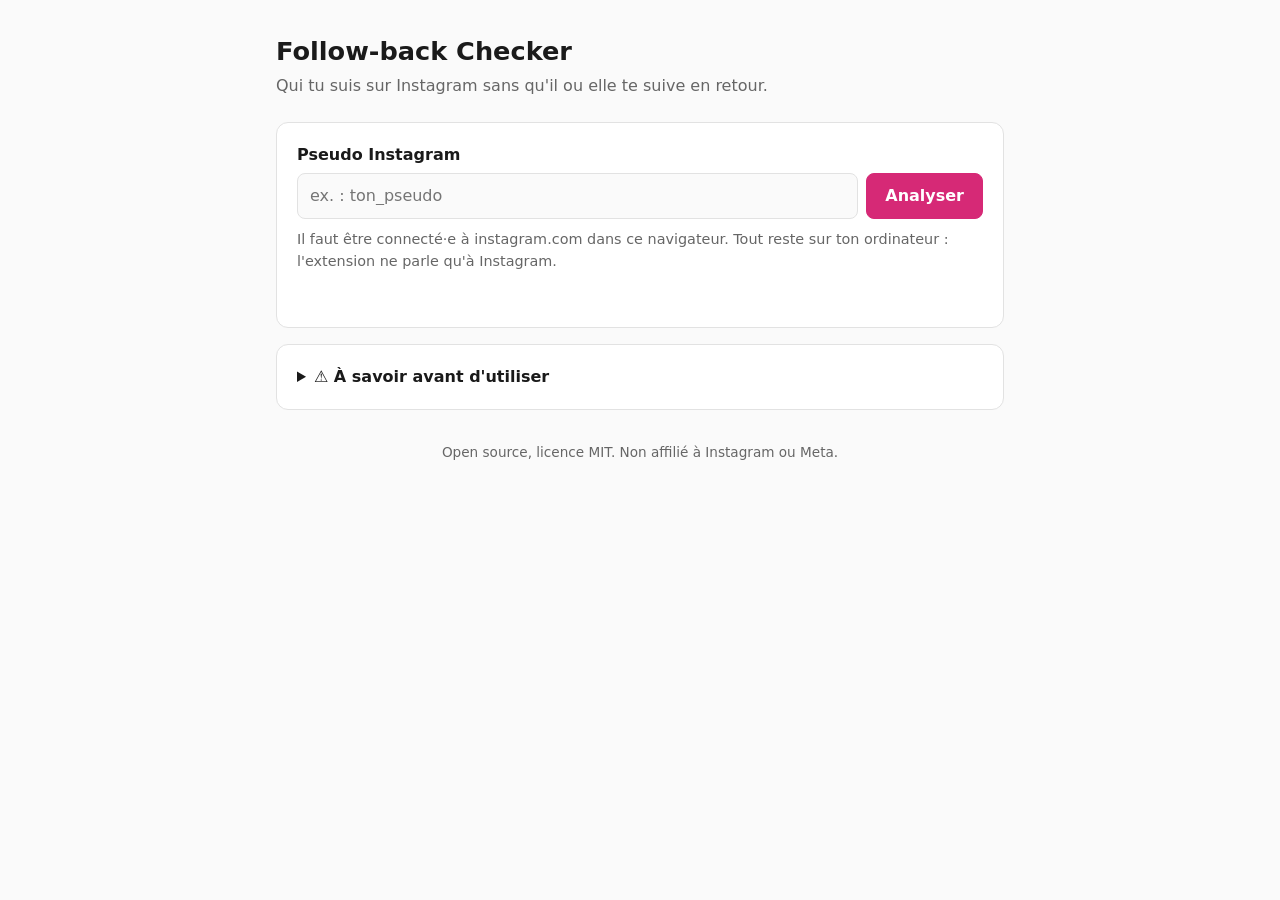
==== extension/app.html @ c6996ef7 "Ajout de l'extension navigateur (analyse par pseudo) Extension Chrome/Edge (Manifest V3) : on tape u" ====
<!doctype html>
<html lang="fr">
<head>
<meta charset="utf-8">
<meta name="viewport" content="width=device-width, initial-scale=1">
<title>Follow-back Checker</title>
<link rel="stylesheet" href="app.css">
</head>
<body>
<main>
  <h1>Follow-back Checker</h1>
  <p class="sub">Qui tu suis sur Instagram sans qu'il ou elle te suive en retour.</p>

  <form class="card" id="form" autocomplete="off">
    <label for="username">Pseudo Instagram</label>
    <div class="row">
      <input id="username" name="username" type="text" placeholder="ex. : ton_pseudo" spellcheck="false" autocapitalize="off" required>
      <button id="go" type="submit">Analyser</button>
      <button id="stop" type="button" class="secondary" hidden>Arrêter</button>
    </div>
    <p class="hint">Il faut être connecté·e à instagram.com dans ce navigateur. Tout reste sur ton ordinateur : l'extension ne parle qu'à Instagram.</p>
    <div id="progress" hidden>
      <div class="bar"><div id="barFill"></div></div>
      <p id="progressText"></p>
    </div>
    <p id="status" role="status"></p>
  </form>

  <div class="card" id="results" hidden>
    <h2 id="resultsTitle"></h2>
    <div class="stats">
      <div class="stat"><b id="nFollowing">0</b><span>Abonnements</span></div>
      <div class="stat"><b id="nFollowers">0</b><span>Abonnés</span></div>
      <div class="stat"><b id="nNotBack">0</b><span>Ne suivent pas en retour</span></div>
    </div>
    <div class="tabs" role="tablist">
      <button type="button" role="tab" data-view="notBack" aria-selected="true">Ne suivent pas en retour</button>
      <button type="button" role="tab" data-view="fans" aria-selected="false">Pas suivis en retour</button>
      <button type="button" role="tab" data-view="mutual" aria-selected="false">Mutuels</button>
    </div>
    <div class="toolbar">
      <input id="search" type="search" placeholder="Filtrer par nom…" aria-label="Filtrer la liste">
      <label class="check"><input id="hideVerified" type="checkbox"> Masquer les comptes certifiés</label>
      <div class="actions">
        <button id="copy" type="button" class="secondary">Copier</button>
        <button id="csv" type="button" class="secondary">Exporter CSV</button>
      </div>
    </div>
    <ul id="list"></ul>
  </div>

  <details class="card">
    <summary>⚠️ À savoir avant d'utiliser</summary>
    <ul>
      <li>L'extension utilise l'API interne du site Instagram, comme le ferait ton navigateur en faisant défiler la liste. Ce n'est pas autorisé par les conditions d'utilisation d'Instagram.</li>
      <li>Pour limiter les risques, elle fait une pause d'environ 1 à 2 secondes entre chaque page de 50 comptes. Évite de l'utiliser plusieurs fois d'affilée : Instagram peut temporairement limiter ton compte.</li>
      <li>Pour une méthode sans aucun risque, utilise la page « export officiel » fournie dans le même projet.</li>
    </ul>
  </details>

  <footer>Open source, licence MIT. Non affilié à Instagram ou Meta.</footer>
</main>
<script src="lib.js"></script>
<script src="app.js"></script>
</body>
</html>
---- extension/app.css ----
:root {
  --bg: #fafafa; --card: #ffffff; --text: #1a1a1a; --muted: #666;
  --border: #e2e2e2; --accent: #d62976; --accent-soft: #fde7f0; --ok: #1a7f37; --err: #b42318;
}
@media (prefers-color-scheme: dark) {
  :root {
    --bg: #121212; --card: #1e1e1e; --text: #ececec; --muted: #a0a0a0;
    --border: #333; --accent: #f06aa5; --accent-soft: #3a1f2c; --ok: #4ac26b; --err: #ff8a80;
  }
}
* { box-sizing: border-box; }
body { margin: 0; background: var(--bg); color: var(--text);
       font: 16px/1.5 system-ui, -apple-system, "Segoe UI", Roboto, sans-serif; }
main { max-width: 760px; margin: 0 auto; padding: 32px 16px 64px; }
h1 { font-size: 1.6rem; margin: 0 0 4px; }
h2 { font-size: 1.15rem; margin: 0 0 12px; }
.sub { color: var(--muted); margin: 0 0 24px; }
.card { display: block; background: var(--card); border: 1px solid var(--border); border-radius: 12px; padding: 20px; margin-bottom: 16px; }
label { font-weight: 600; display: block; margin-bottom: 6px; }
.row { display: flex; gap: 8px; flex-wrap: wrap; }
.row input { flex: 1 1 220px; }
input[type="text"], input[type="search"] { font: inherit; padding: 10px 12px; border: 1px solid var(--border); border-radius: 8px; background: var(--bg); color: var(--text); }
input:focus-visible, button:focus-visible { outline: 2px solid var(--accent); outline-offset: 2px; }
button { font: inherit; border: 1px solid var(--accent); background: var(--accent); color: #fff; border-radius: 8px; padding: 10px 18px; cursor: pointer; font-weight: 600; }
button:disabled { opacity: .5; cursor: default; }
button.secondary { background: var(--card); color: var(--text); border-color: var(--border); font-weight: 400; padding: 6px 14px; border-radius: 999px; }
.hint { font-size: .9rem; color: var(--muted); margin: 10px 0 0; }
.bar { height: 8px; background: var(--accent-soft); border-radius: 999px; overflow: hidden; margin-top: 16px; }
#barFill { height: 100%; width: 0; background: var(--accent); transition: width .3s; }
#progressText { margin: 6px 0 0; font-size: .9rem; color: var(--muted); }
#status { margin: 10px 0 0; min-height: 1.5em; }
#status.err { color: var(--err); } #status.ok { color: var(--ok); }
.stats { display: grid; grid-template-columns: repeat(3, 1fr); gap: 8px; margin-bottom: 16px; }
.stat { text-align: center; padding: 12px 4px; border: 1px solid var(--border); border-radius: 10px; }
.stat b { display: block; font-size: 1.5rem; }
.stat span { font-size: .8rem; color: var(--muted); }
.tabs { display: flex; gap: 8px; flex-wrap: wrap; margin-bottom: 12px; }
.tabs button { background: var(--card); color: var(--text); border-color: var(--border); font-weight: 400; padding: 6px 14px; border-radius: 999px; }
.tabs button[aria-selected="true"] { background: var(--accent); border-color: var(--accent); color: #fff; }
.toolbar { display: flex; gap: 8px 12px; flex-wrap: wrap; align-items: center; margin-bottom: 12px; }
.toolbar input[type="search"] { flex: 1 1 200px; padding: 8px 12px; }
.check { font-weight: 400; display: flex; gap: 6px; align-items: center; margin: 0; font-size: .9rem; }
.actions { display: flex; gap: 8px; }
ul#list { list-style: none; padding: 0; margin: 0; }
ul#list li { display: flex; justify-content: space-between; align-items: center; gap: 8px; padding: 8px 4px; border-bottom: 1px solid var(--border); }
ul#list a { color: var(--accent); text-decoration: none; word-break: break-all; font-weight: 600; }
ul#list a:hover { text-decoration: underline; }
ul#list .name { color: var(--muted); font-size: .9rem; text-align: right; }
.badge { color: #1d9bf0; margin-left: 4px; }
.empty { color: var(--muted); justify-content: center !important; }
details summary { cursor: pointer; font-weight: 600; }
details ul { padding-left: 20px; margin-bottom: 0; }
footer { color: var(--muted); font-size: .85rem; text-align: center; margin-top: 32px; }
[hidden] { display: none !important; }
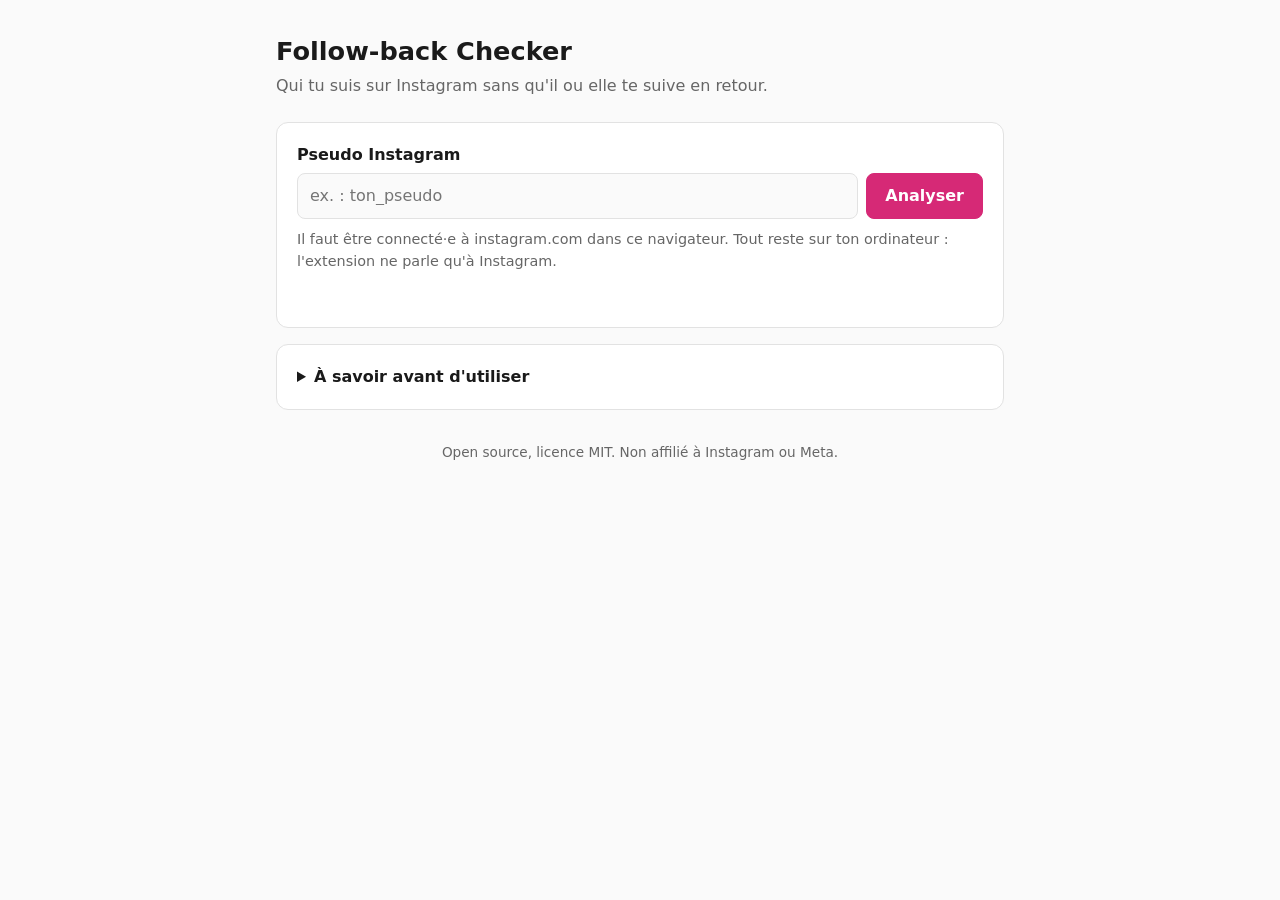
==== commit 76d8b8cc: "README simplifié et suppression des emojis Installation de l'extension réécrite pas à pas pour un pu" ====
--- a/extension/app.html
+++ b/extension/app.html
@@ -50,7 +50,7 @@
   </div>
 
   <details class="card">
-    <summary>⚠️ À savoir avant d'utiliser</summary>
+    <summary>À savoir avant d'utiliser</summary>
     <ul>
       <li>L'extension utilise l'API interne du site Instagram, comme le ferait ton navigateur en faisant défiler la liste. Ce n'est pas autorisé par les conditions d'utilisation d'Instagram.</li>
       <li>Pour limiter les risques, elle fait une pause d'environ 1 à 2 secondes entre chaque page de 50 comptes. Évite de l'utiliser plusieurs fois d'affilée : Instagram peut temporairement limiter ton compte.</li>
--- a/extension/app.css
+++ b/extension/app.css
@@ -46,7 +46,7 @@
 ul#list a { color: var(--accent); text-decoration: none; word-break: break-all; font-weight: 600; }
 ul#list a:hover { text-decoration: underline; }
 ul#list .name { color: var(--muted); font-size: .9rem; text-align: right; }
-.badge { color: #1d9bf0; margin-left: 4px; }
+.badge { color: var(--muted); font-size: .8rem; border: 1px solid var(--border); border-radius: 999px; padding: 0 8px; margin-left: 6px; }
 .empty { color: var(--muted); justify-content: center !important; }
 details summary { cursor: pointer; font-weight: 600; }
 details ul { padding-left: 20px; margin-bottom: 0; }
